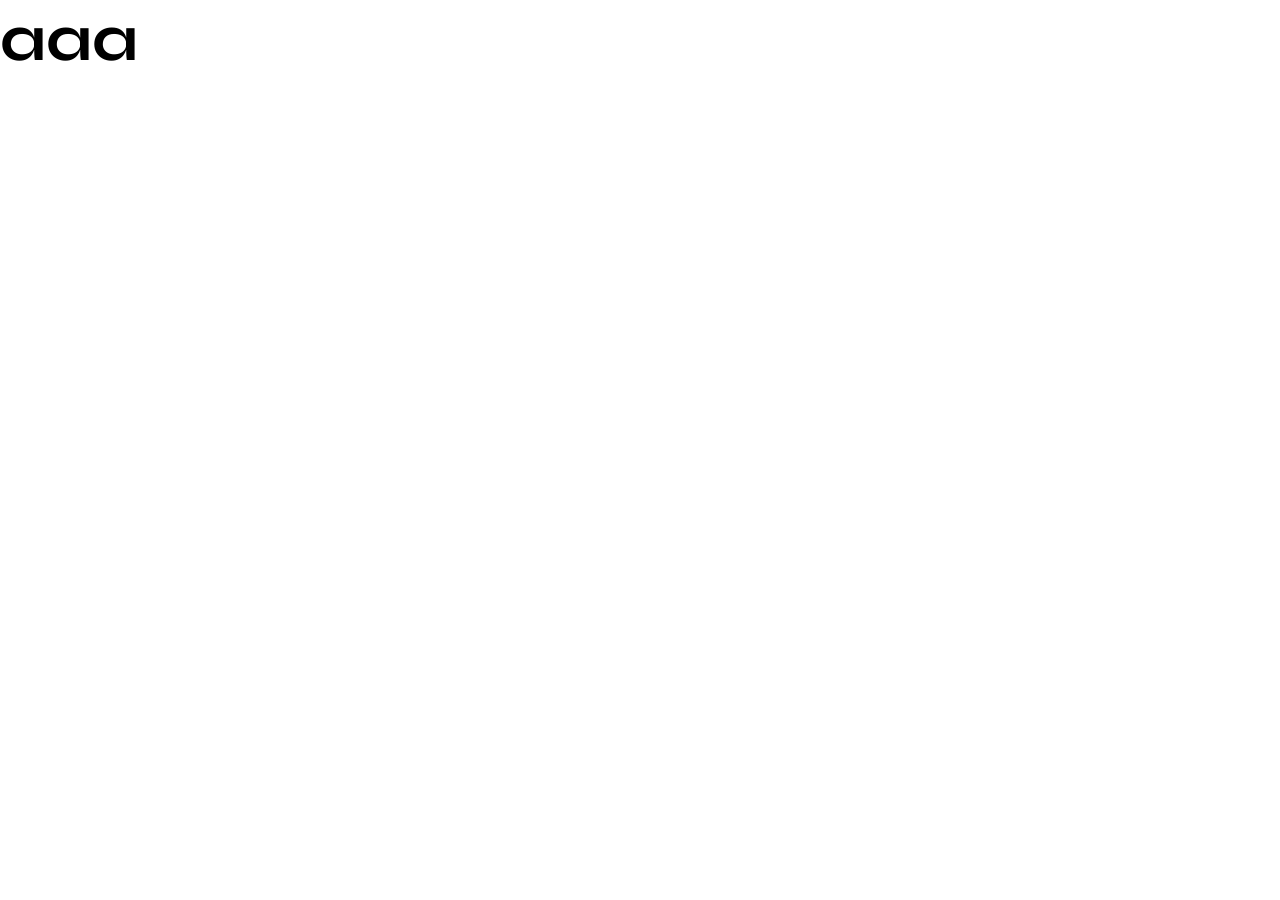
==== animation-landing-page/index.html @ 1f264a12 "chore:  adds HTML structure and global styles to the animation page" ====
<!doctype html>
<html lang="pt-BR">
  <head>
    <link rel="preconnect" href="https://fonts.googleapis.com" />
    <link rel="preconnect" href="https://fonts.gstatic.com" crossorigin />

    <meta charset="UTF-8" />
    <meta name="viewport" content="width=device-width, initial-scale=1.0" />
    <title>Animation Landing Page</title>

    <link
      href="https://fonts.googleapis.com/css2?family=Inter:ital,opsz,wght@0,14..32,500;1,14..32,500&family=Montserrat:ital,wght@0,500;1,500&family=Syne:wght@700&display=swap"
      rel="stylesheet"
    />
    <link rel="stylesheet" href="./styles/index.css" />
  </head>
  <body>
    <h1>aaa</h1>
  </body>
</html>
---- animation-landing-page/styles/index.css ----
@import url(global.css);
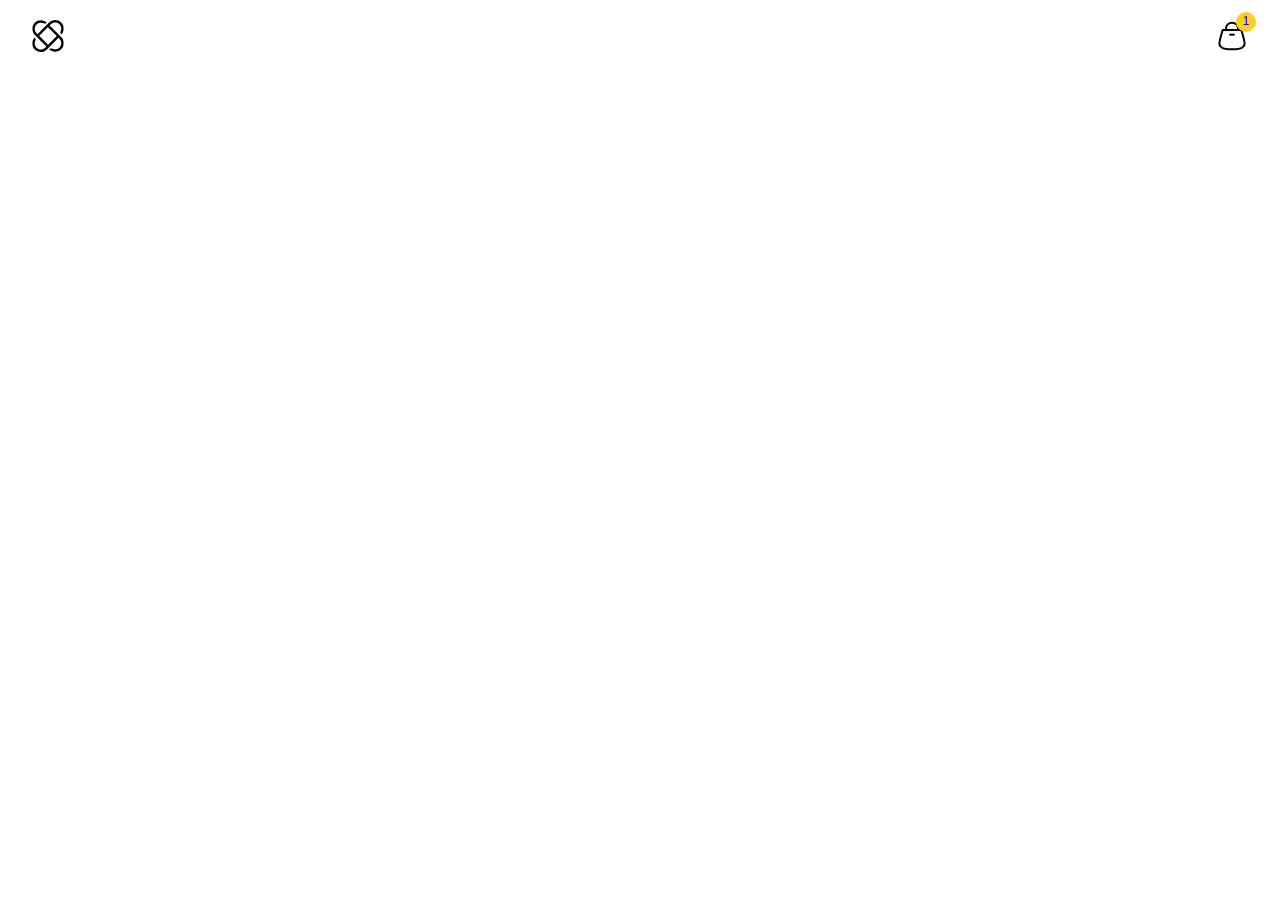
==== commit d28c3b38: "feat: adds a header with a logo and shopping bag icon; includes styles for the header" ====
--- a/animation-landing-page/index.html
+++ b/animation-landing-page/index.html
@@ -15,6 +15,16 @@
     <link rel="stylesheet" href="./styles/index.css" />
   </head>
   <body>
-    <h1>aaa</h1>
+    <header>
+      <nav>
+        <a href="#">
+          <img src="./assets/logo.svg" alt="Logomarca" />
+        </a>
+        <a href="#">
+          <img src="./assets/icons/shopping-bag.svg" alt="Ícone de bolsa de compras" />
+          <span>1</span>
+        </a>
+      </nav>
+    </header>
   </body>
 </html>
--- a/animation-landing-page/styles/index.css
+++ b/animation-landing-page/styles/index.css
@@ -1 +1,2 @@
-@import url(global.css);+@import url(global.css);
+@import url(header.css);
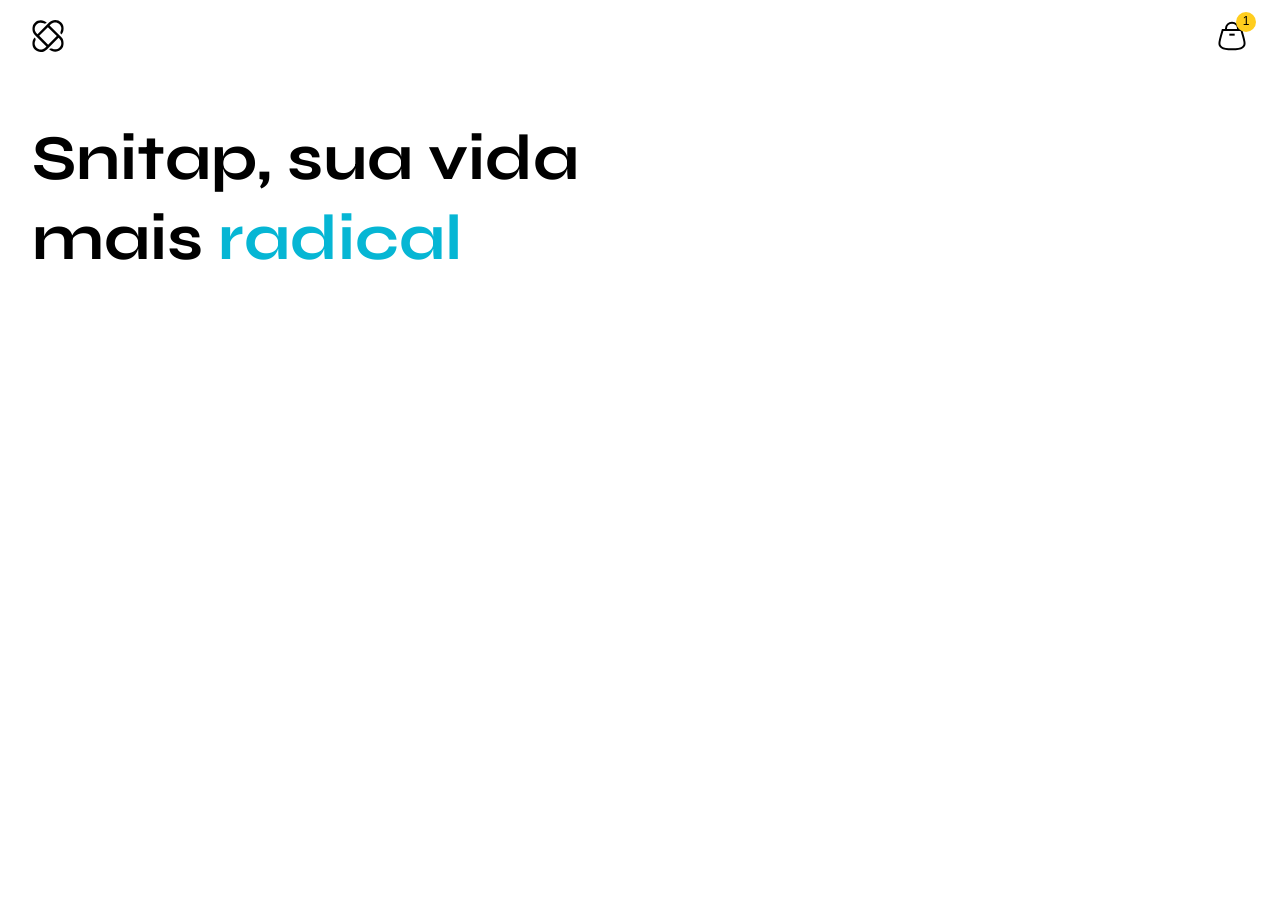
==== commit b40dda13: "feat: adds a hero section with an animated title and corresponding styles" ====
--- a/animation-landing-page/index.html
+++ b/animation-landing-page/index.html
@@ -26,5 +26,20 @@
         </a>
       </nav>
     </header>
+
+    <section class="hero">
+      <div>
+        <h1>
+          Snitap, sua vida mais
+          <div>
+            <span>radical</span>
+            <span>divertida</span>
+            <span>saudável</span>
+            <span>radical</span>
+          </div>
+        </h1>
+      </div>
+      <div></div>
+    </section>
   </body>
 </html>
--- a/animation-landing-page/styles/index.css
+++ b/animation-landing-page/styles/index.css
@@ -1,2 +1,3 @@
 @import url(global.css);
-@import url(header.css);+@import url(header.css);
+@import url(hero.css);
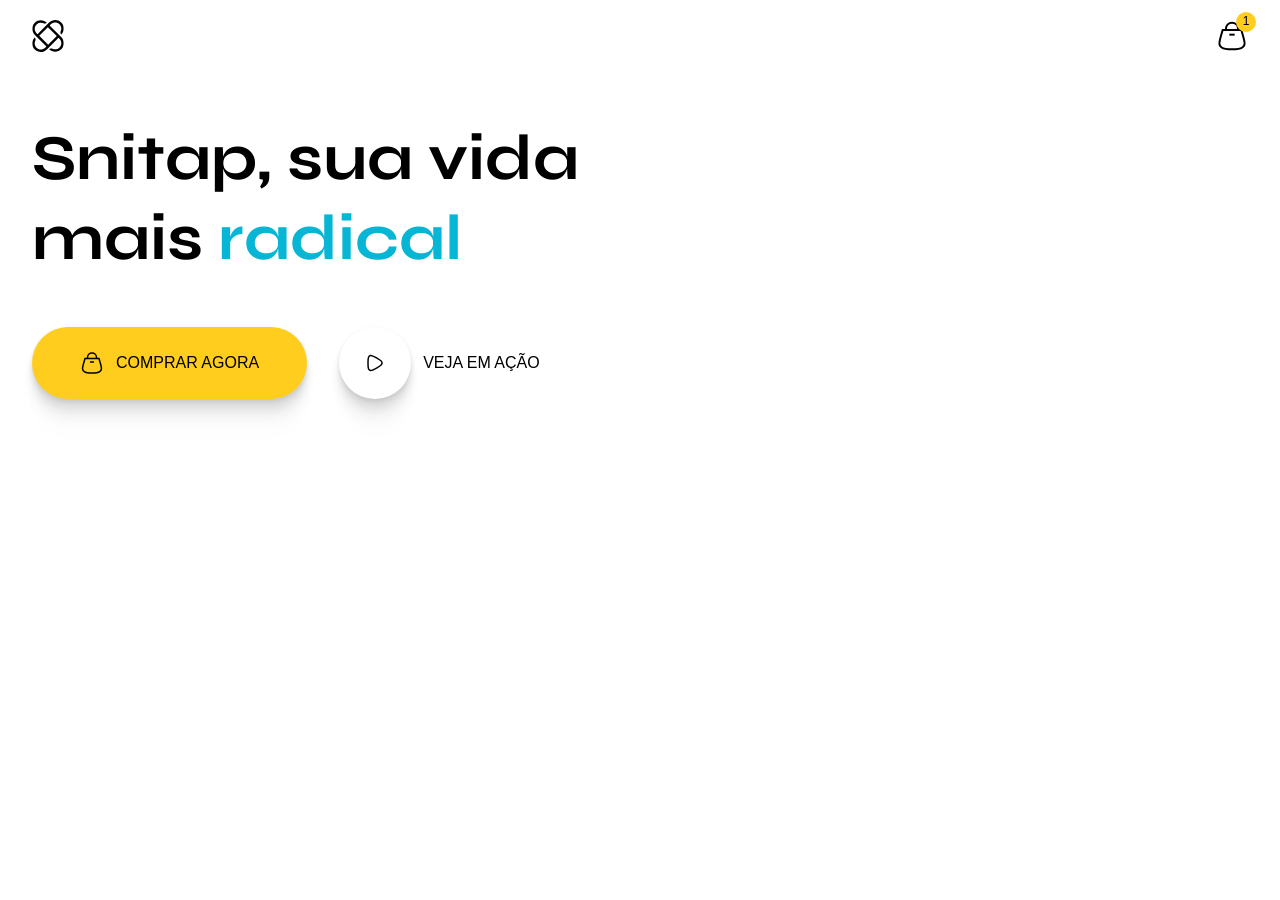
==== commit a6c956dd: "feat: adds action buttons to the hero section with corresponding styles" ====
--- a/animation-landing-page/index.html
+++ b/animation-landing-page/index.html
@@ -39,7 +39,19 @@
           </div>
         </h1>
       </div>
-      <div></div>
+      <div class="buttons">
+        <a href="#" class="button buy shadow">
+          <img src="./assets/icons/shopping-bag.svg" alt="" />
+          comprar agora
+        </a>
+
+        <a href="#" class="button play">
+          <span class="shadow">
+            <img src="./assets/icons/play.svg" alt="" />
+          </span>
+          veja em ação
+        </a>
+      </div>
     </section>
   </body>
 </html>
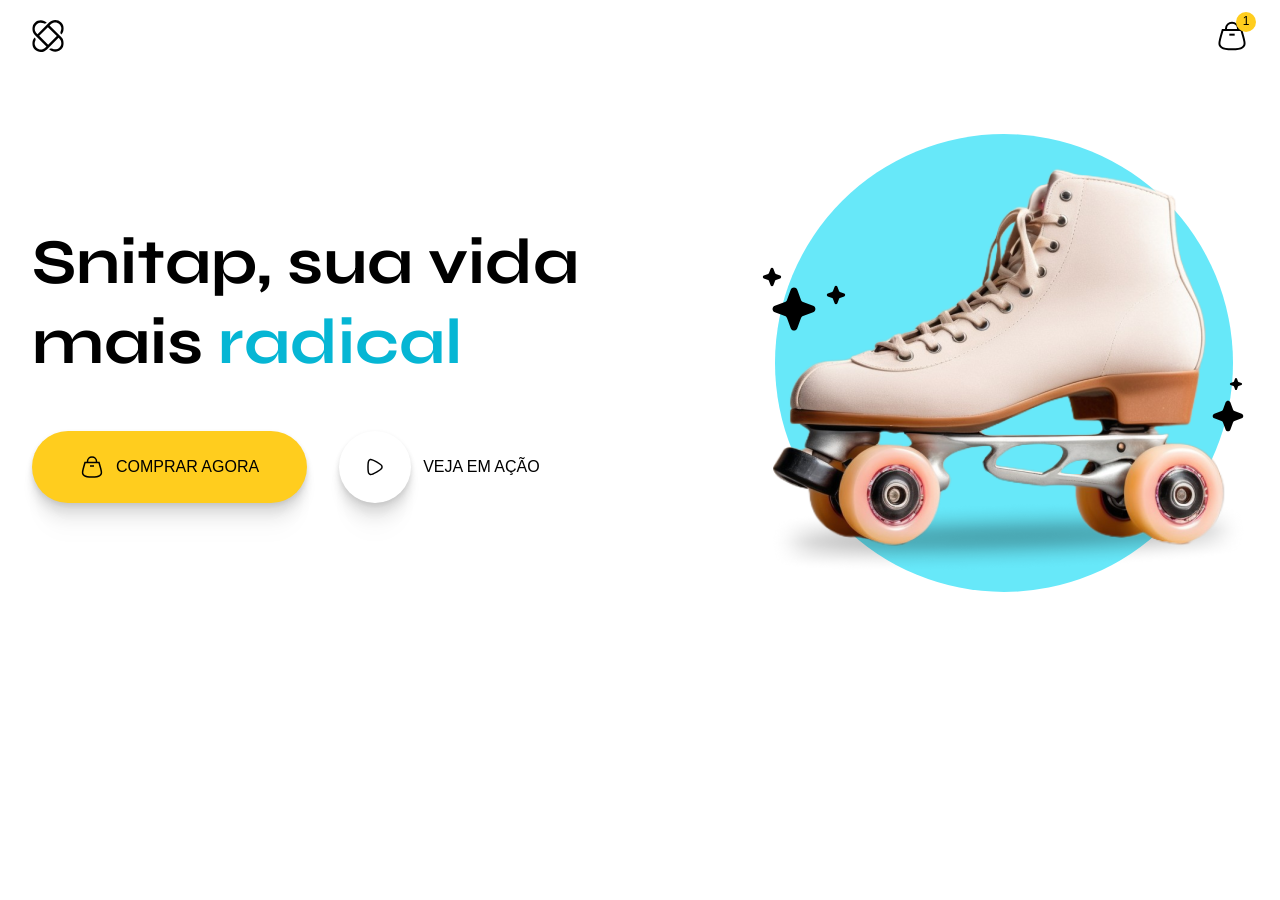
==== commit 9bcea6bc: "feat: reorganizes the hero section with new elements and animations" ====
--- a/animation-landing-page/index.html
+++ b/animation-landing-page/index.html
@@ -38,19 +38,28 @@
             <span>radical</span>
           </div>
         </h1>
+        <div class="buttons">
+          <a href="#" class="button buy shadow">
+            <img src="./assets/icons/shopping-bag.svg" alt="" />
+            comprar agora
+          </a>
+
+          <a href="#" class="button play">
+            <span class="shadow">
+              <img src="./assets/icons/play.svg" alt="" />
+            </span>
+            veja em ação
+          </a>
+        </div>
       </div>
-      <div class="buttons">
-        <a href="#" class="button buy shadow">
-          <img src="./assets/icons/shopping-bag.svg" alt="" />
-          comprar agora
-        </a>
 
-        <a href="#" class="button play">
-          <span class="shadow">
-            <img src="./assets/icons/play.svg" alt="" />
-          </span>
-          veja em ação
-        </a>
+      <div>
+        <div class="content">
+          <img src="./assets/hero/ellipse.svg" alt="" />
+          <img src="./assets/hero/patins-image.png" alt="" />
+          <img src="./assets/hero/stars-1.svg" alt="" />
+          <img src="./assets/hero/stars-2.svg" alt="" />
+        </div>
       </div>
     </section>
   </body>
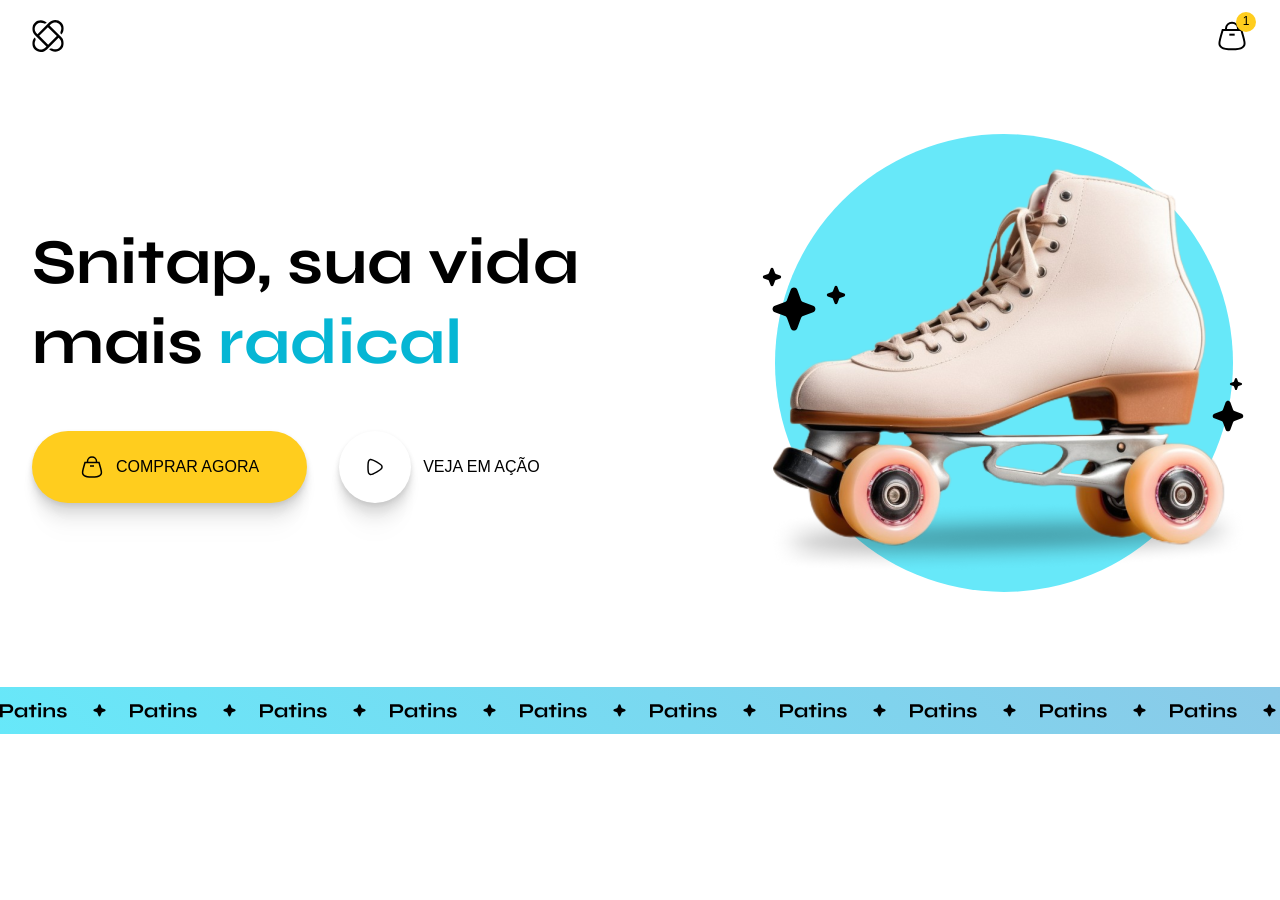
==== commit 713070f2: "feat: adds a banner section with animation and corresponding styles" ====
--- a/animation-landing-page/index.html
+++ b/animation-landing-page/index.html
@@ -62,5 +62,44 @@
         </div>
       </div>
     </section>
+
+    <section class="banner">
+      <div class="scroller bg-gradient-animate">
+        <div class="rolling">
+          <img src="./assets/banner.svg" alt="" />
+          <img src="./assets/banner.svg" alt="" />
+          <img src="./assets/banner.svg" alt="" />
+          <img src="./assets/banner.svg" alt="" />
+          <img src="./assets/banner.svg" alt="" />
+          <img src="./assets/banner.svg" alt="" />
+          <img src="./assets/banner.svg" alt="" />
+          <img src="./assets/banner.svg" alt="" />
+          <img src="./assets/banner.svg" alt="" />
+          <img src="./assets/banner.svg" alt="" />
+          <img src="./assets/banner.svg" alt="" />
+          <img src="./assets/banner.svg" alt="" />
+          <img src="./assets/banner.svg" alt="" />
+          <img src="./assets/banner.svg" alt="" />
+          <img src="./assets/banner.svg" alt="" />
+          <img src="./assets/banner.svg" alt="" />
+          <img src="./assets/banner.svg" alt="" />
+          <img src="./assets/banner.svg" alt="" />
+          <img src="./assets/banner.svg" alt="" />
+          <img src="./assets/banner.svg" alt="" />
+          <img src="./assets/banner.svg" alt="" />
+          <img src="./assets/banner.svg" alt="" />
+          <img src="./assets/banner.svg" alt="" />
+          <img src="./assets/banner.svg" alt="" />
+          <img src="./assets/banner.svg" alt="" />
+          <img src="./assets/banner.svg" alt="" />
+          <img src="./assets/banner.svg" alt="" />
+          <img src="./assets/banner.svg" alt="" />
+          <img src="./assets/banner.svg" alt="" />
+          <img src="./assets/banner.svg" alt="" />
+          <img src="./assets/banner.svg" alt="" />
+          <img src="./assets/banner.svg" alt="" />
+        </div>
+      </div>
+    </section>
   </body>
 </html>
--- a/animation-landing-page/styles/index.css
+++ b/animation-landing-page/styles/index.css
@@ -1,3 +1,4 @@
 @import url(global.css);
 @import url(header.css);
-@import url(hero.css);+@import url(hero.css);
+@import url(banner.css);
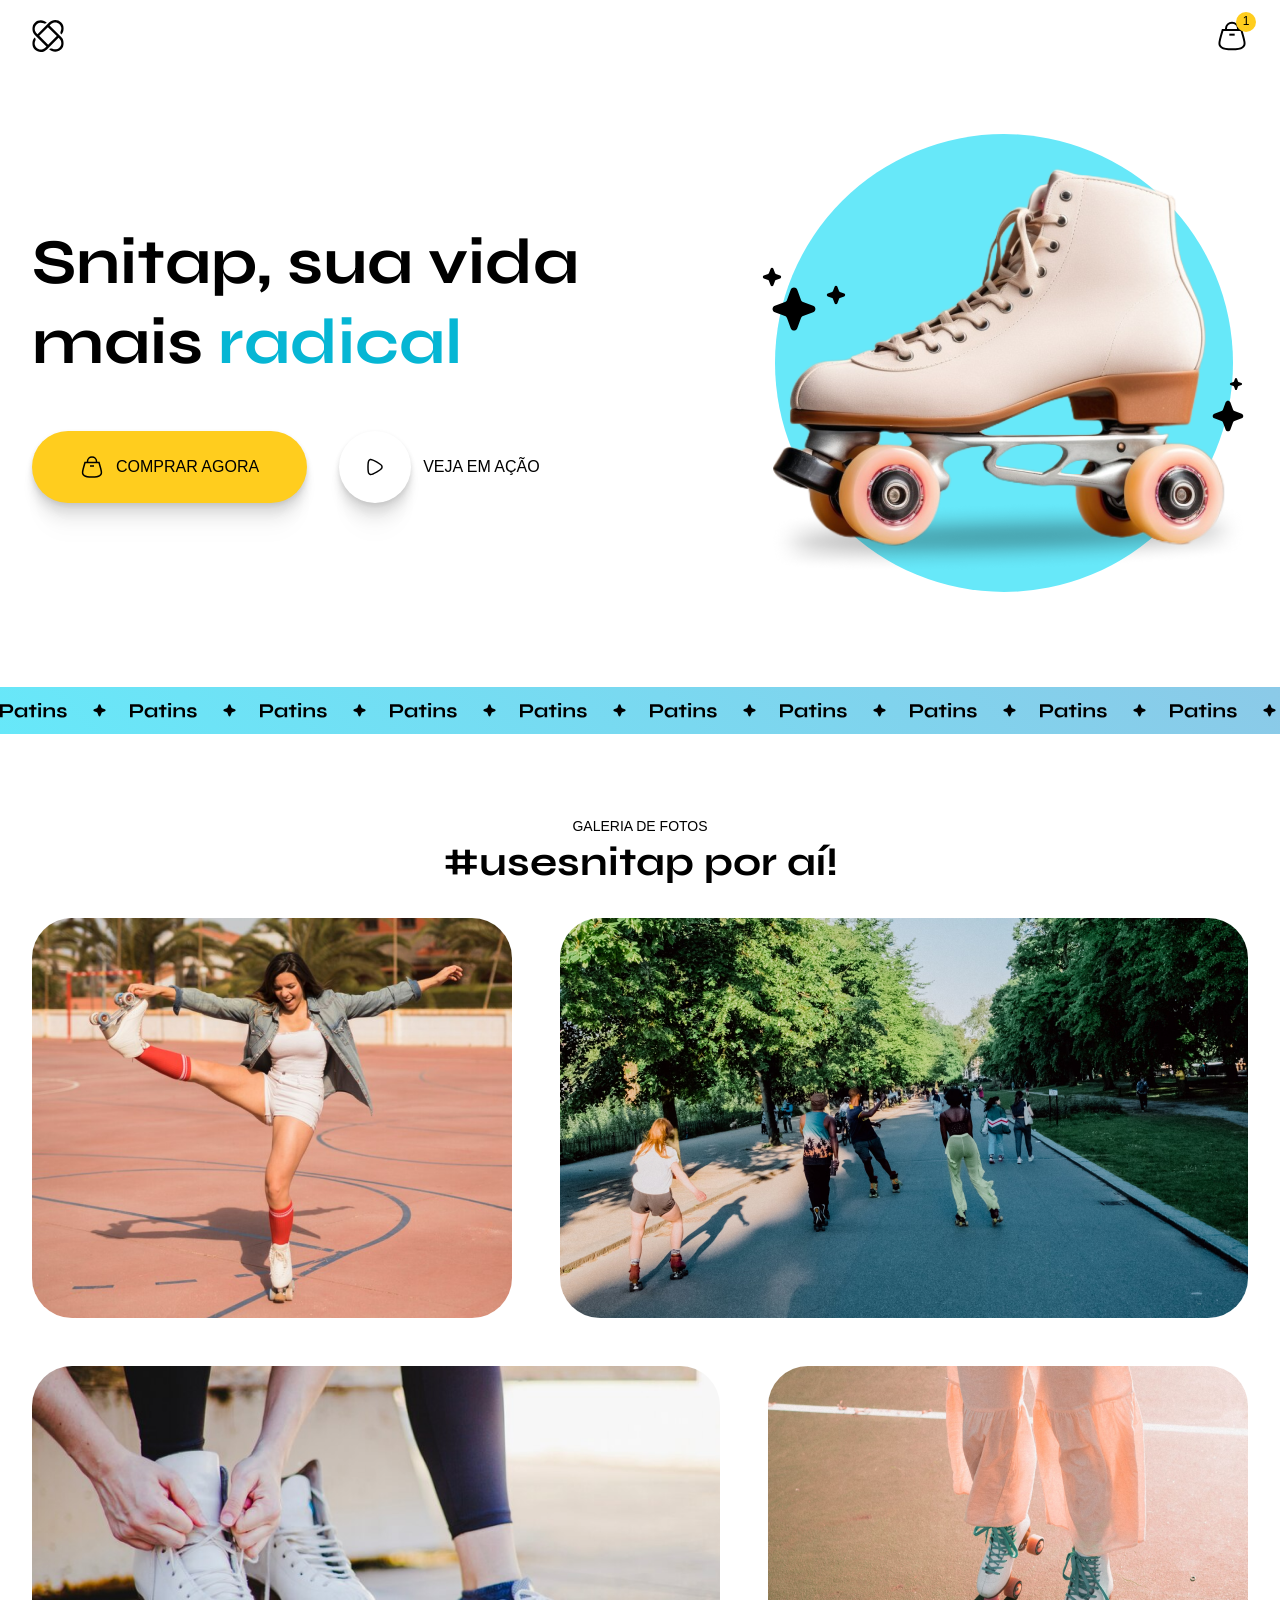
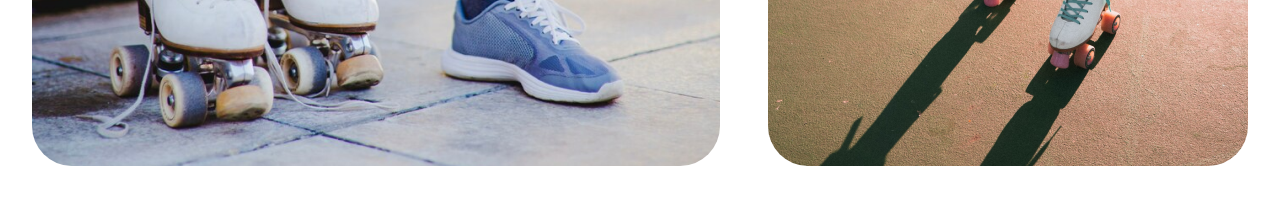
==== commit 4349c137: "feat: adds a gallery section with images and corresponding styles" ====
--- a/animation-landing-page/index.html
+++ b/animation-landing-page/index.html
@@ -15,7 +15,7 @@
     <link rel="stylesheet" href="./styles/index.css" />
   </head>
   <body>
-    <header>
+    <header class="top">
       <nav>
         <a href="#">
           <img src="./assets/logo.svg" alt="Logomarca" />
@@ -101,5 +101,46 @@
         </div>
       </div>
     </section>
+
+    <section class="gallery">
+      <header>
+        <span>galeria de fotos</span>
+        <h2>#usesnitap por aí!</h2>
+      </header>
+
+      <div class="content">
+        <figure>
+          <img src="./assets/images/01.png" alt="" />
+          <figcaption>
+            <img src="./assets/images/person.png" alt="" />
+            <span>@laviniapereira</span>
+          </figcaption>
+        </figure>
+
+        <figure data-delay>
+          <img src="./assets/images/02.png" alt="" />
+          <figcaption>
+            <img src="./assets/images/person.png" alt="" />
+            <span>@laviniapereira</span>
+          </figcaption>
+        </figure>
+
+        <figure>
+          <img src="./assets/images/03.png" alt="" />
+          <figcaption>
+            <img src="./assets/images/person.png" alt="" />
+            <span>@laviniapereira</span>
+          </figcaption>
+        </figure>
+
+        <figure data-delay>
+          <img src="./assets/images/04.png" alt="" />
+          <figcaption>
+            <img src="./assets/images/person.png" alt="" />
+            <span>@laviniapereira</span>
+          </figcaption>
+        </figure>
+      </div>
+    </section>
   </body>
 </html>
--- a/animation-landing-page/styles/index.css
+++ b/animation-landing-page/styles/index.css
@@ -1,4 +1,5 @@
 @import url(global.css);
 @import url(header.css);
 @import url(hero.css);
-@import url(banner.css);+@import url(banner.css);
+@import url(gallery.css);
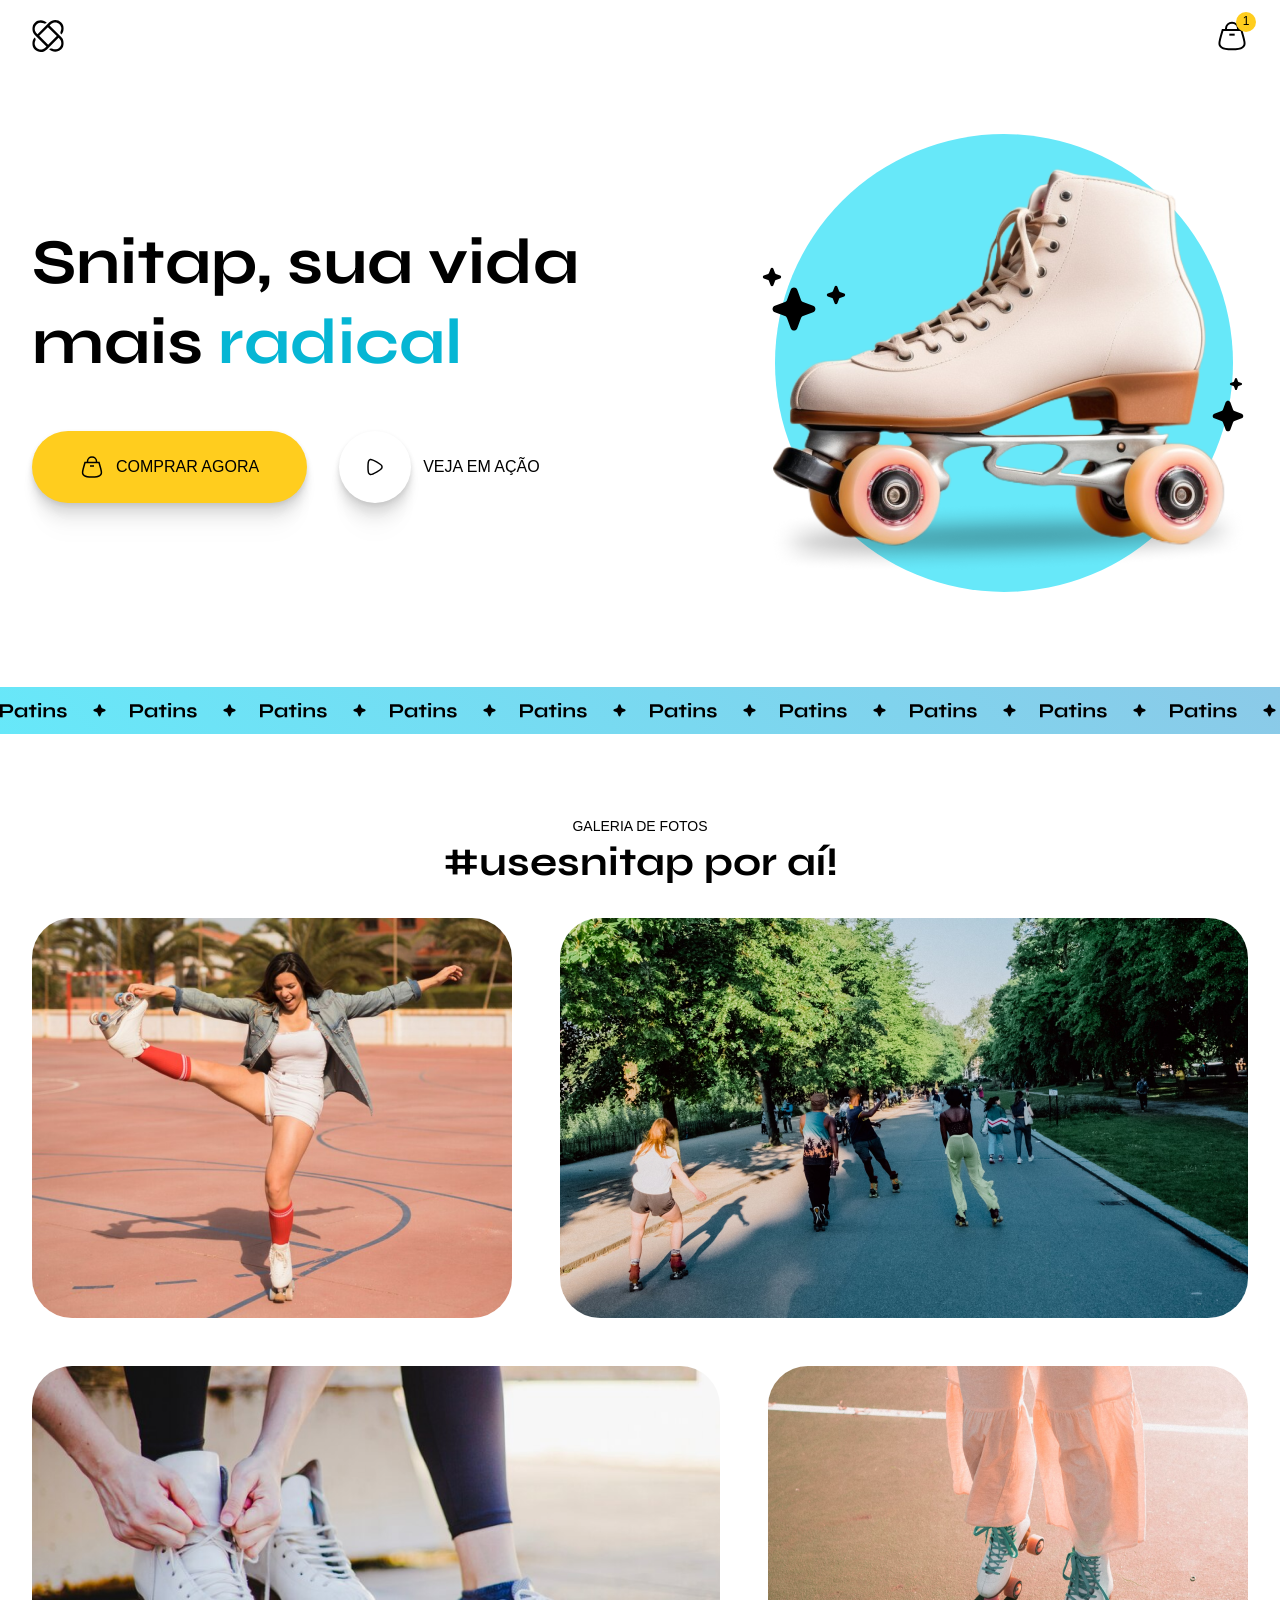
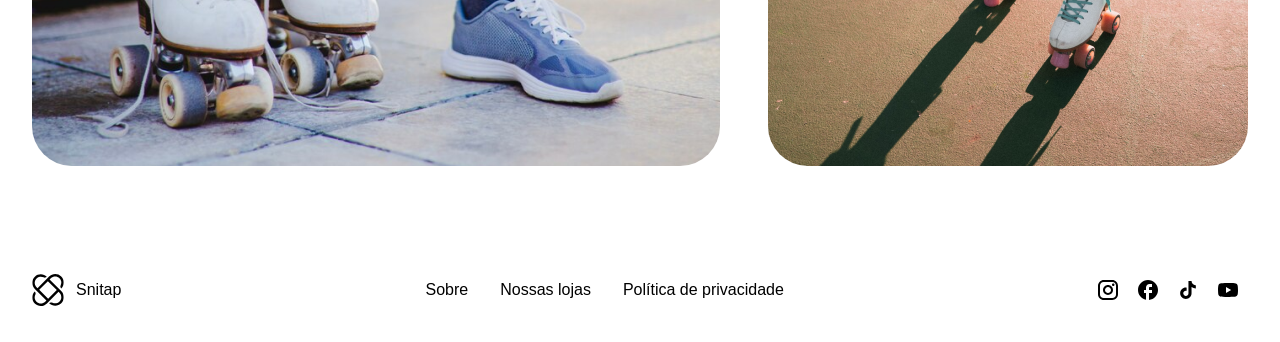
==== commit f03cf32d: "feat: reorganizes the HTML structure and adds styles to the footer" ====
--- a/animation-landing-page/index.html
+++ b/animation-landing-page/index.html
@@ -27,120 +27,148 @@
       </nav>
     </header>
 
-    <section class="hero">
-      <div>
-        <h1>
-          Snitap, sua vida mais
-          <div>
-            <span>radical</span>
-            <span>divertida</span>
-            <span>saudável</span>
-            <span>radical</span>
+    <main>
+      <section class="hero">
+        <div>
+          <h1>
+            Snitap, sua vida mais
+            <div>
+              <span>radical</span>
+              <span>divertida</span>
+              <span>saudável</span>
+              <span>radical</span>
+            </div>
+          </h1>
+          <div class="buttons">
+            <a href="#" class="button buy shadow">
+              <img src="./assets/icons/shopping-bag.svg" alt="" />
+              comprar agora
+            </a>
+
+            <a href="#" class="button play">
+              <span class="shadow">
+                <img src="./assets/icons/play.svg" alt="" />
+              </span>
+              veja em ação
+            </a>
           </div>
-        </h1>
-        <div class="buttons">
-          <a href="#" class="button buy shadow">
-            <img src="./assets/icons/shopping-bag.svg" alt="" />
-            comprar agora
-          </a>
+        </div>
 
-          <a href="#" class="button play">
-            <span class="shadow">
-              <img src="./assets/icons/play.svg" alt="" />
-            </span>
-            veja em ação
-          </a>
+        <div>
+          <div class="content">
+            <img src="./assets/hero/ellipse.svg" alt="" />
+            <img src="./assets/hero/patins-image.png" alt="" />
+            <img src="./assets/hero/stars-1.svg" alt="" />
+            <img src="./assets/hero/stars-2.svg" alt="" />
+          </div>
         </div>
+      </section>
+
+      <section class="banner">
+        <div class="scroller bg-gradient-animate">
+          <div class="rolling">
+            <img src="./assets/banner.svg" alt="" />
+            <img src="./assets/banner.svg" alt="" />
+            <img src="./assets/banner.svg" alt="" />
+            <img src="./assets/banner.svg" alt="" />
+            <img src="./assets/banner.svg" alt="" />
+            <img src="./assets/banner.svg" alt="" />
+            <img src="./assets/banner.svg" alt="" />
+            <img src="./assets/banner.svg" alt="" />
+            <img src="./assets/banner.svg" alt="" />
+            <img src="./assets/banner.svg" alt="" />
+            <img src="./assets/banner.svg" alt="" />
+            <img src="./assets/banner.svg" alt="" />
+            <img src="./assets/banner.svg" alt="" />
+            <img src="./assets/banner.svg" alt="" />
+            <img src="./assets/banner.svg" alt="" />
+            <img src="./assets/banner.svg" alt="" />
+            <img src="./assets/banner.svg" alt="" />
+            <img src="./assets/banner.svg" alt="" />
+            <img src="./assets/banner.svg" alt="" />
+            <img src="./assets/banner.svg" alt="" />
+            <img src="./assets/banner.svg" alt="" />
+            <img src="./assets/banner.svg" alt="" />
+            <img src="./assets/banner.svg" alt="" />
+            <img src="./assets/banner.svg" alt="" />
+            <img src="./assets/banner.svg" alt="" />
+            <img src="./assets/banner.svg" alt="" />
+            <img src="./assets/banner.svg" alt="" />
+            <img src="./assets/banner.svg" alt="" />
+            <img src="./assets/banner.svg" alt="" />
+            <img src="./assets/banner.svg" alt="" />
+            <img src="./assets/banner.svg" alt="" />
+            <img src="./assets/banner.svg" alt="" />
+          </div>
+        </div>
+      </section>
+
+      <section class="gallery">
+        <header>
+          <span>galeria de fotos</span>
+          <h2>#usesnitap por aí!</h2>
+        </header>
+
+        <div class="content">
+          <figure>
+            <img src="./assets/images/01.png" alt="" />
+            <figcaption>
+              <img src="./assets/images/person.png" alt="" />
+              <span>@laviniapereira</span>
+            </figcaption>
+          </figure>
+
+          <figure data-delay>
+            <img src="./assets/images/02.png" alt="" />
+            <figcaption>
+              <img src="./assets/images/person.png" alt="" />
+              <span>@laviniapereira</span>
+            </figcaption>
+          </figure>
+
+          <figure>
+            <img src="./assets/images/03.png" alt="" />
+            <figcaption>
+              <img src="./assets/images/person.png" alt="" />
+              <span>@laviniapereira</span>
+            </figcaption>
+          </figure>
+
+          <figure data-delay>
+            <img src="./assets/images/04.png" alt="" />
+            <figcaption>
+              <img src="./assets/images/person.png" alt="" />
+              <span>@laviniapereira</span>
+            </figcaption>
+          </figure>
+        </div>
+      </section>
+    </main>
+
+    <footer>
+      <div class="logo">
+        <img src="./assets/logo.svg" alt="" />
+        Snitap
       </div>
 
-      <div>
-        <div class="content">
-          <img src="./assets/hero/ellipse.svg" alt="" />
-          <img src="./assets/hero/patins-image.png" alt="" />
-          <img src="./assets/hero/stars-1.svg" alt="" />
-          <img src="./assets/hero/stars-2.svg" alt="" />
-        </div>
+      <nav>
+        <a href="#">Sobre</a>
+        <a href="#">Nossas lojas</a>
+        <a href="#">Política de privacidade</a>
+      </nav>
+
+      <div class="social-links">
+        <a href="#" title="instagram">
+          <img src="./assets/icons/instagram.svg" alt="" />
+        </a>
+        <a href="#" title="facebook">
+          <img src="./assets/icons/facebook.svg" alt="" />
+        </a>
+        <a href="#" title="tiktok"> <img src="./assets/icons/tiktok.svg" alt="" /> </a
+        ><a href="#" title="youtube">
+          <img src="./assets/icons/youtube.svg" alt="" />
+        </a>
       </div>
-    </section>
-
-    <section class="banner">
-      <div class="scroller bg-gradient-animate">
-        <div class="rolling">
-          <img src="./assets/banner.svg" alt="" />
-          <img src="./assets/banner.svg" alt="" />
-          <img src="./assets/banner.svg" alt="" />
-          <img src="./assets/banner.svg" alt="" />
-          <img src="./assets/banner.svg" alt="" />
-          <img src="./assets/banner.svg" alt="" />
-          <img src="./assets/banner.svg" alt="" />
-          <img src="./assets/banner.svg" alt="" />
-          <img src="./assets/banner.svg" alt="" />
-          <img src="./assets/banner.svg" alt="" />
-          <img src="./assets/banner.svg" alt="" />
-          <img src="./assets/banner.svg" alt="" />
-          <img src="./assets/banner.svg" alt="" />
-          <img src="./assets/banner.svg" alt="" />
-          <img src="./assets/banner.svg" alt="" />
-          <img src="./assets/banner.svg" alt="" />
-          <img src="./assets/banner.svg" alt="" />
-          <img src="./assets/banner.svg" alt="" />
-          <img src="./assets/banner.svg" alt="" />
-          <img src="./assets/banner.svg" alt="" />
-          <img src="./assets/banner.svg" alt="" />
-          <img src="./assets/banner.svg" alt="" />
-          <img src="./assets/banner.svg" alt="" />
-          <img src="./assets/banner.svg" alt="" />
-          <img src="./assets/banner.svg" alt="" />
-          <img src="./assets/banner.svg" alt="" />
-          <img src="./assets/banner.svg" alt="" />
-          <img src="./assets/banner.svg" alt="" />
-          <img src="./assets/banner.svg" alt="" />
-          <img src="./assets/banner.svg" alt="" />
-          <img src="./assets/banner.svg" alt="" />
-          <img src="./assets/banner.svg" alt="" />
-        </div>
-      </div>
-    </section>
-
-    <section class="gallery">
-      <header>
-        <span>galeria de fotos</span>
-        <h2>#usesnitap por aí!</h2>
-      </header>
-
-      <div class="content">
-        <figure>
-          <img src="./assets/images/01.png" alt="" />
-          <figcaption>
-            <img src="./assets/images/person.png" alt="" />
-            <span>@laviniapereira</span>
-          </figcaption>
-        </figure>
-
-        <figure data-delay>
-          <img src="./assets/images/02.png" alt="" />
-          <figcaption>
-            <img src="./assets/images/person.png" alt="" />
-            <span>@laviniapereira</span>
-          </figcaption>
-        </figure>
-
-        <figure>
-          <img src="./assets/images/03.png" alt="" />
-          <figcaption>
-            <img src="./assets/images/person.png" alt="" />
-            <span>@laviniapereira</span>
-          </figcaption>
-        </figure>
-
-        <figure data-delay>
-          <img src="./assets/images/04.png" alt="" />
-          <figcaption>
-            <img src="./assets/images/person.png" alt="" />
-            <span>@laviniapereira</span>
-          </figcaption>
-        </figure>
-      </div>
-    </section>
+    </footer>
   </body>
 </html>
--- a/animation-landing-page/styles/index.css
+++ b/animation-landing-page/styles/index.css
@@ -2,4 +2,5 @@
 @import url(header.css);
 @import url(hero.css);
 @import url(banner.css);
-@import url(gallery.css);+@import url(gallery.css);
+@import url(footer.css);
